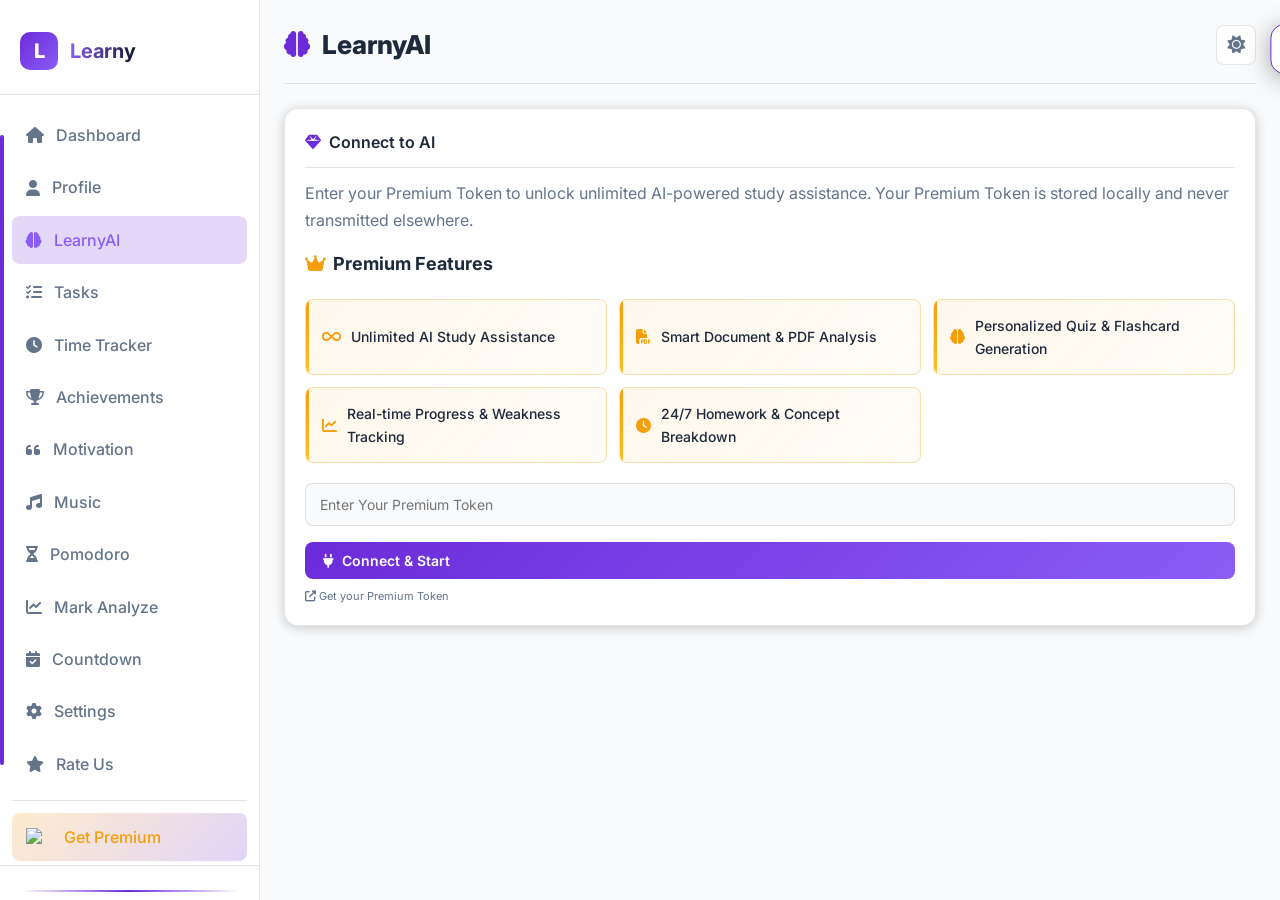
==== bot.html @ 56109128 "Add files via upload" ====
<!DOCTYPE html>
<html lang="en">
<head>
    <meta charset="UTF-8">
    <meta name="viewport" content="width=device-width, initial-scale=1.0, maximum-scale=1.0, user-scalable=no">
    <title>LearnyAI - AI Study Assistant</title>
    <link rel="stylesheet" href="style.css">
    <link rel="stylesheet" href="https://cdnjs.cloudflare.com/ajax/libs/font-awesome/6.4.0/css/all.min.css">
    <link href="https://fonts.googleapis.com/css2?family=Inter:wght@400;500;600;700;800&display=swap" rel="stylesheet">
    <style>
        .chat-container { height: calc(100vh - 150px); display: flex; flex-direction: column; }
        @media (max-width: 768px) { .chat-container { height: calc(100vh - 160px); } }
        .chat-messages { flex: 1; overflow-y: auto; padding: 16px; display: flex; flex-direction: column; gap: 12px; }
        .typing-dots { display: flex; gap: 4px; align-items: center; padding: 10px 0; }
        .typing-dot { width: 6px; height: 6px; background: var(--text-muted); border-radius: 50%; animation: bounce 1.4s infinite ease-in-out; }
        .typing-dot:nth-child(2) { animation-delay: 0.2s; }
        .typing-dot:nth-child(3) { animation-delay: 0.4s; }
        @keyframes bounce { 0%, 80%, 100% { transform: translateY(0); } 40% { transform: translateY(-6px); } }
        .message.bot p { margin: 4px 0; }
        .message code { background: var(--bg-dark); padding: 2px 6px; border-radius: 4px; font-size: 12px; font-family: monospace; }
        .message ul, .message ol { margin: 8px 0; padding-left: 20px; }
        .message li { margin-bottom: 4px; }
        #api-setup .card-header { margin-bottom: 12px; }
        .key-hint { font-size: 11px; color: var(--text-muted); margin-top: 8px; display: block; text-decoration: none; transition: color 0.2s; }
        .key-hint:hover { color: var(--primary-light); }
        
        /* Premium Features Tab Styles */
        .features-tab { 
            background: linear-gradient(135deg, rgba(16, 185, 129, 0.1), rgba(59, 130, 246, 0.1)); 
            border: 1px solid var(--border); 
            border-radius: var(--radius-md); 
            padding: 12px 16px; 
            margin: 12px 0;
            animation: slideDown 0.3s ease-out;
        }
        @keyframes slideDown {
            from { opacity: 0; transform: translateY(-10px); }
            to { opacity: 1; transform: translateY(0); }
        }
        .features-tab.hidden { 
            display: none; 
            animation: slideUp 0.3s ease-out;
        }
        @keyframes slideUp {
            from { opacity: 1; transform: translateY(0); }
            to { opacity: 0; transform: translateY(-10px); }
        }
        .features-title { 
            font-size: 13px; 
            font-weight: 600; 
            color: var(--success); 
            margin-bottom: 8px; 
            display: flex; 
            align-items: center; 
            gap: 6px; 
        }
        .features-list { 
            display: grid; 
            grid-template-columns: repeat(auto-fit, minmax(140px, 1fr)); 
            gap: 8px; 
            font-size: 11px; 
            color: var(--text-muted); 
        }
        .feature-item { 
            display: flex; 
            align-items: center; 
            gap: 6px; 
        }
        .feature-item i { 
            color: var(--primary); 
            font-size: 10px; 
        }
        .premium-badge { 
            background: linear-gradient(135deg, #f59e0b, #ec4899); 
            color: white; 
            padding: 2px 8px; 
            border-radius: 6px; 
            font-size: 9px; 
            font-weight: 700; 
            text-transform: uppercase; 
            letter-spacing: 0.5px;
            margin-left: 8px;
        }
        
        /* Developer Credit */
        .developer-credit {
            text-align: center;
            padding: 12px 0;
            font-size: 11px;
            color: var(--text-muted);
            border-top: 1px solid var(--border);
            margin-top: 16px;
        }
        .developer-credit a {
            color: var(--primary);
            text-decoration: none;
            font-weight: 500;
            transition: color 0.2s;
        }
        .developer-credit a:hover {
            color: var(--primary-light);
            text-decoration: underline;
        }
        
        /* Chat input area adjustments */
        #chat-input-area { 
            padding: 12px 16px; 
            background: var(--bg-card); 
            border-top: 1px solid var(--border); 
        }
        .chat-footer {
            display: flex; 
            justify-content: space-between; 
            align-items: center; 
            margin-top: 8px; 
            font-size: 11px; 
            color: var(--text-muted);
        }
        .clear-chat-btn {
            background: none; 
            border: none; 
            color: var(--danger); 
            cursor: pointer; 
            font-weight: 500; 
            font-size: 11px;
            display: flex;
            align-items: center;
            gap: 4px;
            transition: opacity 0.2s;
        }
        .clear-chat-btn:hover { opacity: 0.8; }

        /* ========================================
PREMIUM FEATURES - ENHANCED STYLING
======================================== */
.premium-features {
    display: grid;
    grid-template-columns: repeat(auto-fit, minmax(260px, 1fr));
    gap: 12px;
    margin: 20px 0;
    list-style: none;
    padding: 0;
}

.premium-feature {
    display: flex;
    align-items: center;
    gap: 10px;
    padding: 14px 16px;
    background: linear-gradient(135deg, rgba(245, 158, 11, 0.06) 0%, rgba(245, 158, 11, 0.02) 100%);
    border: 1px solid rgba(245, 158, 11, 0.25);
    border-radius: var(--radius-sm);
    color: var(--text-main);
    font-size: 14px;
    font-weight: 500;
    transition: all var(--transition);
    position: relative;
    overflow: hidden;
}

.premium-feature::before {
    content: '';
    position: absolute;
    top: 0;
    left: 0;
    width: 3px;
    height: 100%;
    background: linear-gradient(to bottom, var(--warning), #fbbf24);
    border-radius: 2px;
}

.premium-feature:hover {
    background: linear-gradient(135deg, rgba(245, 158, 11, 0.12) 0%, rgba(245, 158, 11, 0.04) 100%);
    border-color: var(--warning);
    transform: translateY(-2px);
    box-shadow: 0 4px 12px rgba(245, 158, 11, 0.15);
}

.premium-feature i {
    color: var(--warning);
    font-size: 15px;
    flex-shrink: 0;
}

.premium-heading {
    font-size: 18px;
    font-weight: 700;
    color: var(--text-main);
    margin-bottom: 8px;
    display: flex;
    align-items: center;
    gap: 8px;
}

.premium-heading .crown {
    color: var(--warning);
}

@media (max-width: 600px) {
    .premium-features {
        grid-template-columns: 1fr;
    }
}

body.light .premium-feature {
    background: linear-gradient(135deg, rgba(245, 158, 11, 0.08) 0%, rgba(245, 158, 11, 0.03) 100%);
    border-color: rgba(245, 158, 11, 0.3);
}
body.light .premium-feature:hover {
    background: linear-gradient(135deg, rgba(245, 158, 11, 0.15) 0%, rgba(245, 158, 11, 0.06) 100%);
}
    </style>
</head>
<body>
    <div class="overlay"></div>
    <div class="app-container">
        <!-- Sidebar -->
        <aside class="sidebar">
            <div class="sidebar-header">
                <div class="sidebar-logo">L</div>
                <div class="sidebar-title">Learny</div>
            </div>
            <ul class="nav-list">
                <li class="nav-item"><a href="index.html"><i class="fa fa-home"></i> Dashboard</a></li>
                <li class="nav-item"><a href="profile.html"><i class="fa fa-user"></i> Profile</a></li>
                <li class="nav-item active"><a href="bot.html"><i class="fa fa-brain"></i> LearnyAI</a></li>
               
                <li class="nav-item"><a href="tasks.html"><i class="fa fa-tasks"></i> Tasks</a></li>
                <li class="nav-item"><a href="time.html"><i class="fa fa-clock"></i> Time Tracker</a></li>
                <li class="nav-item"><a href="achievements.html"><i class="fa fa-trophy"></i> Achievements</a></li>
                <li class="nav-item"><a href="motivation.html"><i class="fa fa-quote-left"></i> Motivation</a></li>
                <li class="nav-item"><a href="music.html"><i class="fa fa-music"></i> Music</a></li>
                <li class="nav-item"><a href="pomodoro.html"><i class="fa fa-hourglass-half"></i> Pomodoro</a></li>
                <li class="nav-item"><a href="mark.html"><i class="fa fa-chart-line"></i> Mark Analyze</a></li>
                <li class="nav-item"><a href="countdown.html"><i class="fa fa-calendar-check"></i> Countdown</a></li>
                <li class="nav-item"><a href="settings.html"><i class="fa fa-cog"></i> Settings</a></li>
            <li class="nav-item"><a href="rate.html"><i class="fa fa-star"></i> Rate Us</a></li>
                    <li class="nav-item premium-nav-item" style="margin-top: 12px; padding-top: 12px; border-top: 1px solid var(--border);">
                        <a href="premium.html" class="premium-link" style="background: linear-gradient(135deg, rgba(245, 158, 11, 0.2), rgba(108, 43, 217, 0.2)); color: var(--warning); border-radius: 8px;">
                            <img src="https://i.postimg.cc/nrFwN8kn/gem.png" alt="Premium" style="width: 18px; height: 18px; margin-right: 8px;">
                            Get Premium
                        </a>
                    </li>
                </ul>
            </nav>
            <div class="sidebar-welcome">
                <div class="divider"></div>
                <p id="sidebar-username">Welcome, User!</p>
            </div>
        </aside>

        <main class="main-content">
            <header class="page-header">
                <div class="flex items-center gap-3">
                    <button class="hamburger"><i class="fa fa-bars"></i></button>
                    <h1 class="page-title"><i class="fa fa-brain"></i> LearnyAI</h1>
                </div>
                <div class="header-actions">
                    <button class="theme-toggle"><i class="fa fa-moon"></i></button>
                </div>
            </header>

            <!-- API Key Setup -->
            <div id="api-setup" class="card mb-3">
                <div class="card-header">
                    <h2 class="card-title"><i class="fa fa-gem"></i> Connect to AI</h2>
                </div>
                <p style="color: var(--text-muted); margin-bottom: 16px;">
                    Enter your Premium Token to unlock unlimited AI-powered study assistance. Your Premium Token is stored locally and never transmitted elsewhere.
                </p>
<h3 class="premium-heading"><i class="fas fa-crown crown"></i> Premium Features</h3>
<ul class="premium-features">
    <li class="premium-feature"><i class="fas fa-infinity"></i> Unlimited AI Study Assistance</li>
    <li class="premium-feature"><i class="fas fa-file-pdf"></i> Smart Document & PDF Analysis</li>
    <li class="premium-feature"><i class="fas fa-brain"></i> Personalized Quiz & Flashcard Generation</li>
    <li class="premium-feature"><i class="fas fa-chart-line"></i> Real-time Progress & Weakness Tracking</li>
    <li class="premium-feature"><i class="fas fa-clock"></i> 24/7 Homework & Concept Breakdown</li>
</ul>
                <div class="form-group">
                    <input type="password" id="api-key-input" class="form-control" placeholder="Enter Your Premium Token" autocomplete="off">
                </div>
                <button id="api-save-btn" class="btn btn-primary w-full">
                    <i class="fa fa-plug"></i> Connect & Start
                </button>
                <p id="api-error" style="color: var(--danger); margin-top: 8px; font-size: 13px; display: none;"></p>
                <a href="premium.html" target="_blank" class="key-hint">
                    <i class="fa fa-external-link-alt"></i> Get your Premium Token
                </a>
                
                
            </div>

            <!-- Chat Interface -->
            <div id="chat-wrapper" class="hidden">
                <div class="chat-container">
                    <div id="chat-messages" class="chat-messages"></div>
                    <div id="chat-input-area">
                        <div style="display: flex; gap: 8px;">
                            <input type="text" id="user-input" class="form-control" placeholder="Ask about concepts, schedules, or exam tips..." autocomplete="off">
                            <button id="send-btn" class="btn btn-primary" style="padding: 0 16px;">
                                <i class="fa fa-paper-plane"></i>
                            </button>
                        </div>
                        <div class="chat-footer">
                            <span>Powered by Dilakshana Rathnayake</span>
                            <button id="clear-chat" class="clear-chat-btn">
                                <i class="fa fa-trash"></i> Clear History
                            </button>
                        </div>
                    </div>
                </div>
                
                <!-- Developer Credit -->
                <div class="developer-credit">
                    Developed by <a href="contact.html">DC</a>
                </div>
            </div>
        </main>
    </div>

    <div id="notification-toast" class="notification">
        <i class="fa fa-bell"></i>
        <span></span>
    </div>

    <script src="script.js"></script>
    <script>
        document.addEventListener('DOMContentLoaded', () => {
            APP.init();

            const apiKeyInput = document.getElementById('api-key-input');
            const apiSaveBtn = document.getElementById('api-save-btn');
            const apiError = document.getElementById('api-error');
            const apiSetup = document.getElementById('api-setup');
            const chatWrapper = document.getElementById('chat-wrapper');
            const chatMessages = document.getElementById('chat-messages');
            const userInput = document.getElementById('user-input');
            const sendBtn = document.getElementById('send-btn');
            const clearChatBtn = document.getElementById('clear-chat');
            // ✅ Fixed: Use querySelector to prevent null reference error
            const premiumFeatures = document.querySelector('.premium-features');

            const STORAGE_KEY = 'learny_openrouter_key';
            const STORAGE_CHAT = 'learny_ai_chat_history';
            const ACTIVE_MODEL = 'openrouter/free';
            
            const FALLBACK_MODELS = [
                'nvidia/nemotron-3-nano-30b-a3b:free',
                'z-ai/glm-4.5-air:free',
                'arcee-ai/trinity-large-preview:free'
            ];

            const storedKey = localStorage.getItem(STORAGE_KEY);
            if (storedKey && storedKey.startsWith('sk-or-')) {
                showChatInterface();
            }

            apiSaveBtn.addEventListener('click', validateAndSaveKey);
            apiKeyInput.addEventListener('keypress', (e) => { if (e.key === 'Enter') validateAndSaveKey(); });
            sendBtn.addEventListener('click', sendMessage);
            userInput.addEventListener('keypress', (e) => { if (e.key === 'Enter' && !e.shiftKey) { e.preventDefault(); sendMessage(); } });
            clearChatBtn.addEventListener('click', clearChat);

            async function validateAndSaveKey() {
                const key = apiKeyInput.value.trim();
                if (!key) return showApiError('Please enter your API key.');
                if (!key.startsWith('sk-or-')) return showApiError('Invalid format. Must start with "sk-or-".');

                apiSaveBtn.innerHTML = '<i class="fa fa-spinner fa-spin"></i> Verifying...';
                apiSaveBtn.disabled = true;

                try {
                    const res = await fetch('https://openrouter.ai/api/v1/auth/key', {
                        headers: { 'Authorization': `Bearer ${key}` }
                    });
                    if (!res.ok) throw new Error('Key rejected or expired. Check your OpenRouter dashboard.');
                    
                    localStorage.setItem(STORAGE_KEY, key);
                    
                    // ✅ Safe toast notification (prevents Notification API construction errors)
                    try {
                        APP.showToast('Connected successfully! 🚀');
                    } catch (e) {
                        console.log('Toast notification skipped:', e);
                    }
                    
                    // ✅ Directly open chat interface (auto-hide removed)
                    showChatInterface();
                } catch (err) {
                    showApiError(err.message || 'Verification failed.');
                } finally {
                    apiSaveBtn.innerHTML = '<i class="fa fa-plug"></i> Connect & Start';
                    apiSaveBtn.disabled = false;
                }
            }

            function showApiError(msg) {
                apiError.textContent = msg;
                apiError.style.display = 'block';
                setTimeout(() => apiError.style.display = 'none', 5000);
            }

            function showChatInterface() {
                apiSetup.classList.add('hidden');
                chatWrapper.classList.remove('hidden');
                userInput.focus();
                loadHistory();
                if (chatMessages.children.length === 0) {
                    addMessage('bot', "Hello! I'm **LearnyAI**, your personal study assistant. 📚\nAsk me to explain concepts, create study schedules, quiz you, or break down difficult topics. How can I help you today?");
                }
            }

            function addMessage(role, text) {
                const div = document.createElement('div');
                div.className = `message ${role}`;
                div.innerHTML = formatMarkdown(text);
                chatMessages.appendChild(div);
                chatMessages.scrollTop = chatMessages.scrollHeight;
            }

            function addTypingIndicator() {
                const div = document.createElement('div');
                div.className = 'message bot';
                div.innerHTML = '<div class="typing-dots"><div class="typing-dot"></div><div class="typing-dot"></div><div class="typing-dot"></div></div>';
                div.id = 'typing-indicator';
                chatMessages.appendChild(div);
                chatMessages.scrollTop = chatMessages.scrollHeight;
            }

            function removeTypingIndicator() {
                const el = document.getElementById('typing-indicator');
                if (el) el.remove();
            }

            async function sendMessage() {
                const text = userInput.value.trim();
                if (!text) return;

                addMessage('user', text);
                userInput.value = '';
                addTypingIndicator();

                const history = JSON.parse(localStorage.getItem(STORAGE_CHAT) || '[]');
                history.push({ role: 'user', content: text });
                localStorage.setItem(STORAGE_CHAT, JSON.stringify(history.slice(-12)));

                try {
                    let res = await callOpenRouter(ACTIVE_MODEL, history);
                    
                    if (!res.ok) {
                        for (const fallback of FALLBACK_MODELS) {
                            res = await callOpenRouter(fallback, history);
                            if (res.ok) break;
                        }
                    }

                    if (!res.ok) {
                        const errData = await res.json().catch(() => ({}));
                        throw new Error(errData.error?.message || `API Error: ${res.status}`);
                    }

                    const data = await res.json();
                    const reply = data.choices?.[0]?.message?.content || 'Sorry, I couldn\'t generate a response.';
                    removeTypingIndicator();
                    addMessage('bot', reply);

                    history.push({ role: 'assistant', content: reply });
                    localStorage.setItem(STORAGE_CHAT, JSON.stringify(history.slice(-12)));
                } catch (err) {
                    removeTypingIndicator();
                    let msg = `⚠️ ${err.message}`;
                    if (err.message.includes('model_not_found') || err.message.includes('No endpoints')) {
                        msg = "⚠️ AI service temporarily busy. Please try again in 30 seconds.";
                    }
                    addMessage('bot', msg);
                    if (err.message.includes('401') || err.message.includes('Invalid')) {
                        localStorage.removeItem(STORAGE_KEY);
                        setTimeout(() => location.reload(), 2000);
                    }
                }
            }

            async function callOpenRouter(model, history) {
                return await fetch('https://openrouter.ai/api/v1/chat/completions', {
                    method: 'POST',
                    headers: {
                        'Authorization': `Bearer ${localStorage.getItem(STORAGE_KEY)}`,
                        'Content-Type': 'application/json',
                        'HTTP-Referer': window.location.href,
                        'X-Title': 'LearnyAI'
                    },
                    body: JSON.stringify({
                        model: model,
                        messages: [
                            { role: 'system', content: "You are LearnAI, a professional, encouraging, and accurate study assistant for students. Provide clear, structured, and concise answers. Use markdown formatting. If unsure, say so. Keep an educational tone. Focus on helping users understand concepts, plan study sessions, and prepare for exams." },
                            ...history
                        ],
                        max_tokens: 900,
                        temperature: 0.7
                    })
                });
            }

            function clearChat() {
                if (!confirm('Clear all chat history? This cannot be undone.')) return;
                localStorage.removeItem(STORAGE_CHAT);
                chatMessages.innerHTML = '';
                addMessage('bot', "Chat history cleared. Ready for a fresh study session! 📖");
            }

            function loadHistory() {
                const history = JSON.parse(localStorage.getItem(STORAGE_CHAT) || '[]');
                history.forEach(msg => {
                    if (msg.role === 'system') return;
                    addMessage(msg.role === 'assistant' ? 'bot' : msg.role, msg.content);
                });
            }

            function formatMarkdown(text) {
                if (!text) return '';
                return text
                    .replace(/&/g, '&amp;').replace(/</g, '&lt;').replace(/>/g, '&gt;')
                    .replace(/\*\*(.+?)\*\*/g, '<strong>$1</strong>')
                    .replace(/\*(.+?)\*/g, '<em>$1</em>')
                    .replace(/`([^`]+)`/g, '<code>$1</code>')
                    .replace(/^\s*-\s+(.+)$/gm, '<li>$1</li>')
                    .replace(/(<li>.*<\/li>\n?)+/g, '<ul>$&</ul>')
                    .replace(/\n/g, '<br>');
            }
        });
    </script>
</body>
</html>
---- style.css ----
:root {
  --primary: #6c2bd9;
  --primary-light: #8b5cf6;
  --primary-dark: #5b21b6;
  --secondary: #f59e0b;
  --bg-dark: #0f0f1a;
  --bg-card: #1a1a2e;
  --bg-card-hover: #22223a;
  --text-main: #e2e8f0;
  --text-muted: #94a3b8;
  --text-bright: #ffffff;
  --success: #10b981;
  --danger: #ef4444;
  --warning: #f59e0b;
  --info: #3b82f6;
  --border: rgba(255, 255, 255, 0.08);
  --chart-grid: rgba(255, 255, 255, 0.05);
  --chart-label: #94a3b8;
  --shadow: 0 4px 24px rgba(0, 0, 0, 0.35);
  --shadow-sm: 0 2px 12px rgba(0, 0, 0, 0.2);
  --radius: 14px;
  --radius-sm: 8px;
  --transition: 0.3s cubic-bezier(0.4, 0, 0.2, 1);
}

* {
  margin: 0;
  padding: 0;
  box-sizing: border-box;
  font-family: 'Inter', 'Segoe UI', Tahoma, Geneva, Verdana, sans-serif;
}

html {
  scroll-behavior: smooth;
}

body {
  background: var(--bg-dark);
  color: var(--text-main);
  line-height: 1.65;
  overflow-x: hidden;
  transition: background var(--transition), color var(--transition);
}

a, .btn {
  text-decoration: none !important;
}

a:hover {
  opacity: 0.9;
}

/* ========================================
   SCROLLBAR - NEUTRAL BG COLOR
   ======================================== */
::-webkit-scrollbar {
  width: 8px;
}

::-webkit-scrollbar-track {
  background: var(--bg-dark);
}

::-webkit-scrollbar-thumb {
  background: var(--bg-card-hover);
  border-radius: 8px;
}

::-webkit-scrollbar-thumb:hover {
  background: var(--primary);
}

* {
  scrollbar-width: thin;
  scrollbar-color: var(--bg-card-hover) var(--bg-dark);
}

::selection {
  background: var(--primary);
  color: #fff;
}

.app-container {
  display: flex;
  min-height: 100vh;
}

.sidebar {
  position: fixed;
  top: 0;
  left: 0;
  width: 260px;
  height: 100vh;
  background: var(--bg-card);
  border-right: 1px solid var(--border);
  padding: 16px 0;
  overflow-y: auto;
  z-index: 1000;
  transition: transform var(--transition), background var(--transition);
}

.sidebar-header {
  padding: 16px 20px 24px;
  display: flex;
  align-items: center;
  gap: 12px;
  border-bottom: 1px solid var(--border);
  margin-bottom: 16px;
}

.sidebar-logo {
  width: 38px;
  height: 38px;
  border-radius: 10px;
  background: linear-gradient(135deg, var(--primary), var(--primary-light));
  display: flex;
  align-items: center;
  justify-content: center;
  font-weight: 800;
  font-size: 20px;
  color: #fff;
}

.sidebar-title {
  font-size: 20px;
  font-weight: 700;
  background: linear-gradient(to right, var(--primary-light), var(--text-bright));
  -webkit-background-clip: text;
  -webkit-text-fill-color: transparent;
  background-clip: text;
}

.nav-list {
  list-style: none;
  padding: 0 12px;
}

.nav-item a {
  display: flex;
  align-items: center;
  gap: 12px;
  padding: 11px 14px;
  border-radius: var(--radius-sm);
  color: var(--text-muted);
  text-decoration: none;
  transition: all var(--transition);
  margin-bottom: 4px;
  font-weight: 500;
}

.nav-item a:hover,
.nav-item.active a {
  background: rgba(108, 43, 217, 0.18);
  color: var(--primary-light);
}

.nav-item.active a::before {
  content: '';
  position: absolute;
  left: 0;
  top: 50%;
  transform: translateY(-50%);
  width: 4px;
  height: 70%;
  background: var(--primary);
  border-radius: 2px;
}

.sidebar-welcome {
  margin-top: auto;
  padding: 24px 20px 16px;
  border-top: 1px solid var(--border);
  text-align: center;
}

.sidebar-welcome p {
  color: var(--text-muted);
  font-size: 13px;
  margin-bottom: 8px;
}

.sidebar-welcome .welcome-text {
  font-size: 18px;
  font-weight: 700;
  color: var(--primary-light);
  margin-bottom: 12px;
}

.sidebar-welcome .divider {
  height: 2px;
  background: linear-gradient(to right, transparent, var(--primary), transparent);
  margin-bottom: 10px;
}

.main-content {
  flex: 1;
  margin-left: 260px;
  padding: 24px;
  min-height: 100vh;
  display: flex;
  flex-direction: column;
  transition: margin var(--transition);
}

.page-header {
  display: flex;
  justify-content: space-between;
  align-items: center;
  margin-bottom: 24px;
  padding-bottom: 16px;
  border-bottom: 1px solid var(--border);
}

.page-title {
  font-size: 26px;
  font-weight: 800;
  display: flex;
  align-items: center;
  gap: 12px;
}

.page-title i {
  color: var(--primary);
}

.hamburger {
  display: none;
  font-size: 24px;
  background: none;
  border: none;
  color: var(--text-main);
  cursor: pointer;
  padding: 8px;
  border-radius: var(--radius-sm);
  transition: background var(--transition);
}

.hamburger:hover {
  background: var(--bg-card);
}

.header-actions {
  display: flex;
  gap: 12px;
  align-items: center;
}

.theme-toggle,
.notif-btn {
  background: var(--bg-card);
  border: 1px solid var(--border);
  color: var(--text-muted);
  width: 40px;
  height: 40px;
  border-radius: var(--radius-sm);
  cursor: pointer;
  transition: all var(--transition);
  display: flex;
  align-items: center;
  justify-content: center;
  font-size: 18px;
}

.theme-toggle:hover,
.notif-btn:hover {
  background: var(--primary);
  color: #fff;
  border-color: var(--primary);
}

.card {
  background: var(--bg-card);
  border-radius: var(--radius);
  padding: 20px;
  border: 1px solid var(--border);
  box-shadow: var(--shadow-sm);
  transition: all var(--transition);
}

.card:hover {
  box-shadow: var(--shadow);
  transform: translateY(-2px);
}

.card-header {
  display: flex;
  align-items: center;
  justify-content: space-between;
  margin-bottom: 16px;
  padding-bottom: 12px;
  border-bottom: 1px solid var(--border);
}

.card-title {
  font-size: 16px;
  font-weight: 600;
  display: flex;
  align-items: center;
  gap: 8px;
}

.card-title i {
  color: var(--primary);
}

.stats-grid {
  display: grid;
  grid-template-columns: repeat(auto-fit, minmax(220px, 1fr));
  gap: 16px;
  margin-bottom: 24px;
}

.stat-card {
  background: linear-gradient(135deg, var(--bg-card) 0%, rgba(108, 43, 217, 0.05) 100%);
  border-radius: var(--radius);
  padding: 20px;
  border: 1px solid var(--border);
  display: flex;
  align-items: center;
  gap: 16px;
  transition: all var(--transition);
}

.stat-card:hover {
  transform: translateY(-4px);
  box-shadow: var(--shadow);
  border-color: var(--primary);
}

.stat-icon {
  width: 50px;
  height: 50px;
  border-radius: 12px;
  display: flex;
  align-items: center;
  justify-content: center;
  font-size: 22px;
  flex-shrink: 0;
}

.stat-icon.purple {
  background: rgba(108, 43, 217, 0.2);
  color: var(--primary-light);
}

.stat-icon.green {
  background: rgba(16, 185, 129, 0.2);
  color: var(--success);
}

.stat-icon.orange {
  background: rgba(245, 158, 11, 0.2);
  color: var(--warning);
}

.stat-icon.blue {
  background: rgba(59, 130, 246, 0.2);
  color: var(--info);
}

.stat-icon.red {
  background: rgba(239, 68, 68, 0.2);
  color: var(--danger);
}

.stat-info h3 {
  font-size: 28px;
  font-weight: 800;
  margin-bottom: 4px;
  line-height: 1;
}

.stat-info p {
  color: var(--text-muted);
  font-size: 13px;
  font-weight: 500;
}

.grid-2 {
  display: grid;
  grid-template-columns: 2fr 1fr;
  gap: 20px;
  margin-bottom: 24px;
}

.grid-equal {
  display: grid;
  grid-template-columns: repeat(auto-fit, minmax(300px, 1fr));
  gap: 20px;
  margin-bottom: 24px;
}

.btn {
  padding: 10px 18px;
  border-radius: var(--radius-sm);
  border: none;
  cursor: pointer;
  font-weight: 600;
  font-size: 14px;
  display: inline-flex;
  align-items: center;
  gap: 8px;
  transition: all var(--transition);
}

.btn-primary {
  background: linear-gradient(135deg, var(--primary), var(--primary-light));
  color: #fff;
}

.btn-primary:hover {
  opacity: 0.9;
  transform: translateY(-1px);
  box-shadow: 0 4px 16px rgba(108, 43, 217, 0.4);
}

.btn-secondary {
  background: var(--bg-card-hover);
  color: var(--text-main);
  border: 1px solid var(--border);
}

.btn-secondary:hover {
  background: var(--bg-dark);
  border-color: var(--primary);
  color: var(--primary-light);
}

.btn-success {
  background: var(--success);
  color: #fff;
}

.btn-danger {
  background: var(--danger);
  color: #fff;
}

.btn-warning {
  background: var(--warning);
  color: #000;
}

.btn-info {
  background: var(--info);
  color: #fff;
}

.btn-sm {
  padding: 6px 12px;
  font-size: 12px;
  border-radius: 6px;
}

.btn-lg {
  padding: 14px 24px;
  font-size: 16px;
  border-radius: 12px;
}

.form-group {
  margin-bottom: 16px;
}

.form-group label {
  display: block;
  margin-bottom: 6px;
  font-weight: 500;
  font-size: 14px;
  color: var(--text-muted);
}

.form-control {
  width: 100%;
  padding: 12px 14px;
  background: var(--bg-dark);
  border: 1px solid var(--border);
  border-radius: var(--radius-sm);
  color: var(--text-main);
  font-size: 14px;
  transition: border-color var(--transition), box-shadow var(--transition);
}

.form-control:focus {
  outline: none;
  border-color: var(--primary);
  box-shadow: 0 0 0 3px rgba(108, 43, 217, 0.25);
}

select.form-control {
  appearance: none;
  background-image: url("data:image/svg+xml,%3Csvg xmlns='http://www.w3.org/2000/svg' width='12' height='12' viewBox='0 0 12 12'%3E%3Cpath fill='%2394a3b8' d='M6 8L1 3h10z'/%3E%3C/svg%3E");
  background-repeat: no-repeat;
  background-position: right 12px center;
}

.task-list {
  max-height: 320px;
  overflow-y: auto;
}

.task-item {
  display: flex;
  align-items: center;
  gap: 12px;
  padding: 12px;
  background: var(--bg-dark);
  border-radius: var(--radius-sm);
  margin-bottom: 8px;
  border: 1px solid var(--border);
  transition: all var(--transition);
  animation: fadeIn 0.3s ease;
}

.task-item:hover {
  border-color: var(--primary);
}

.task-item.done {
  opacity: 0.5;
  text-decoration: line-through;
}

.task-check {
  width: 20px;
  height: 20px;
  border-radius: 50%;
  border: 2px solid var(--primary);
  cursor: pointer;
  display: flex;
  align-items: center;
  justify-content: center;
  transition: all var(--transition);
  flex-shrink: 0;
}

.task-check.checked {
  background: var(--primary);
  color: #fff;
}

.task-text {
  flex: 1;
  font-size: 14px;
}

.task-time {
  color: var(--warning);
  font-size: 12px;
  font-weight: 600;
  display: flex;
  align-items: center;
  gap: 4px;
}

.task-delete {
  background: none;
  border: none;
  color: var(--danger);
  cursor: pointer;
  font-size: 16px;
  opacity: 0.5;
  transition: opacity var(--transition);
}

.task-delete:hover {
  opacity: 1;
}

.progress-container {
  background: var(--bg-dark);
  border-radius: 12px;
  height: 14px;
  overflow: hidden;
  margin-top: 8px;
}

.progress-bar {
  height: 100%;
  background: linear-gradient(90deg, var(--primary), var(--primary-light));
  border-radius: 12px;
  transition: width 0.5s cubic-bezier(0.4, 0, 0.2, 1);
}

.table-responsive {
  overflow-x: auto;
}

.data-table {
  width: 100%;
  border-collapse: collapse;
}

.data-table th,
.data-table td {
  padding: 12px 16px;
  text-align: left;
  border-bottom: 1px solid var(--border);
  font-size: 14px;
}

.data-table th {
  color: var(--text-muted);
  font-weight: 600;
  background: var(--bg-dark);
}

.data-table tr:hover td {
  background: var(--bg-card-hover);
}

.chart-container {
  width: 100%;
  height: 280px;
  position: relative;
  background: linear-gradient(145deg, var(--bg-dark), var(--bg-card));
  border-radius: var(--radius);
  padding: 16px;
  border: 1px solid var(--border);
  box-shadow: var(--shadow-sm);
}

.chart-canvas {
  width: 100% !important;
  height: 100% !important;
}

.calendar-grid {
  display: grid;
  grid-template-columns: repeat(7, 1fr);
  gap: 6px;
}

.cal-day {
  aspect-ratio: 1;
  display: flex;
  flex-direction: column;
  align-items: center;
  justify-content: center;
  border-radius: 8px;
  font-size: 12px;
  cursor: pointer;
  transition: all var(--transition);
  background: var(--bg-dark);
  color: var(--text-muted);
  font-weight: 500;
  padding: 4px;
}

.cal-date-num {
  font-weight: 700;
  font-size: 14px;
  line-height: 1;
}

.cal-hours {
  font-size: 10px;
  font-weight: 600;
  margin-top: 2px;
  color: var(--primary-light);
}

.cal-day:hover {
  background: var(--primary);
  color: #fff;
}

.cal-day.has-data {
  background: rgba(108, 43, 217, 0.3);
  color: var(--text-main);
  border: 1px solid var(--primary);
}

.cal-day.today {
  background: var(--primary);
  color: #fff;
}

.cal-day.today .cal-hours {
  color: #fff !important;
}

.cal-header {
  font-weight: 600;
  color: var(--text-muted);
  font-size: 12px;
  text-align: center;
  padding: 8px 0;
}

.pomodoro-display {
  font-size: 72px;
  font-weight: 900;
  text-align: center;
  padding: 32px;
  background: var(--bg-dark);
  border-radius: 24px;
  margin-bottom: 24px;
  font-variant-numeric: tabular-nums;
  letter-spacing: 2px;
  position: relative;
  overflow: hidden;
}

.pomodoro-display::before {
  content: '';
  position: absolute;
  inset: 0;
  background: radial-gradient(circle, rgba(108, 43, 217, 0.1) 0%, transparent 70%);
}

.pomodoro-status {
  text-align: center;
  font-size: 16px;
  color: var(--text-muted);
  margin-bottom: 16px;
  font-weight: 500;
  text-transform: uppercase;
  letter-spacing: 1px;
}

.pomodoro-controls {
  display: flex;
  justify-content: center;
  gap: 12px;
  margin-bottom: 24px;
}

.session-count {
  text-align: center;
  display: flex;
  align-items: center;
  justify-content: center;
  gap: 8px;
  padding: 12px;
  background: var(--bg-dark);
  border-radius: var(--radius-sm);
  font-weight: 600;
}

.session-count i {
  color: var(--warning);
}

.music-player {
  background: linear-gradient(135deg, var(--bg-card) 0%, rgba(108, 43, 217, 0.1) 100%);
  border-radius: var(--radius);
  padding: 24px;
  text-align: center;
  border: 1px solid var(--border);
}

.album-art {
  width: 160px;
  height: 160px;
  border-radius: 24px;
  background: linear-gradient(135deg, var(--primary), var(--primary-light));
  margin: 0 auto 16px;
  display: flex;
  align-items: center;
  justify-content: center;
  font-size: 48px;
  color: #fff;
  animation: pulse 2s infinite;
}

.player-controls {
  display: flex;
  align-items: center;
  justify-content: center;
  gap: 16px;
  margin: 16px 0;
}

.player-btn {
  width: 48px;
  height: 48px;
  border-radius: 50%;
  background: var(--bg-dark);
  border: 1px solid var(--border);
  color: var(--text-main);
  display: flex;
  align-items: center;
  justify-content: center;
  cursor: pointer;
  transition: all var(--transition);
  font-size: 18px;
}

.player-btn:hover {
  background: var(--primary);
  color: #fff;
  transform: scale(1.05);
}

.player-btn.play-btn {
  width: 64px;
  height: 64px;
  font-size: 24px;
}

.progress-seek {
  width: 100%;
  height: 6px;
  background: var(--bg-dark);
  border-radius: 3px;
  cursor: pointer;
  margin: 12px 0;
  position: relative;
}

.progress-fill {
  height: 100%;
  background: var(--primary);
  border-radius: 3px;
  width: 0;
  transition: width 0.1s linear;
}

.time-display {
  display: flex;
  justify-content: space-between;
  font-size: 12px;
  color: var(--text-muted);
  margin-bottom: 8px;
}

.playlist-item {
  display: flex;
  align-items: center;
  gap: 12px;
  padding: 12px;
  background: var(--bg-dark);
  border-radius: var(--radius-sm);
  margin-bottom: 8px;
  cursor: pointer;
  transition: all var(--transition);
  border: 1px solid transparent;
}

.playlist-item:hover,
.playlist-item.active {
  border-color: var(--primary);
  background: rgba(108, 43, 217, 0.1);
}

.playlist-item.active {
  background: rgba(108, 43, 217, 0.2);
}

.playlist-num {
  width: 28px;
  height: 28px;
  border-radius: 50%;
  background: var(--primary);
  color: #fff;
  display: flex;
  align-items: center;
  justify-content: center;
  font-size: 12px;
  font-weight: 700;
}

.playlist-info {
  flex: 1;
}

.playlist-name {
  font-weight: 600;
  font-size: 14px;
}

.playlist-duration {
  font-size: 12px;
  color: var(--text-muted);
}

.badge-container {
  display: flex;
  gap: 16px;
  justify-content: center;
  flex-wrap: wrap;
}

.badge {
  width: 120px;
  height: 140px;
  background: var(--bg-dark);
  border-radius: 16px;
  display: flex;
  flex-direction: column;
  align-items: center;
  justify-content: center;
  gap: 8px;
  border: 2px solid var(--border);
  transition: all var(--transition);
  position: relative;
  overflow: hidden;
}

.badge.earned {
  border-color: var(--primary);
  animation: badgeEarn 0.6s cubic-bezier(0.4, 0, 0.2, 1);
}

.badge.bronze {
  border-color: #cd7f32;
}

.badge.silver {
  border-color: #c0c0c0;
}

.badge.golden {
  border-color: #ffd700;
}

.badge-icon {
  font-size: 40px;
}

.badge.bronze .badge-icon {
  color: #cd7f32;
}

.badge.silver .badge-icon {
  color: #c0c0c0;
}

.badge.golden .badge-icon {
  color: #ffd700;
}

.badge-name {
  font-size: 14px;
  font-weight: 700;
}

.badge-desc {
  font-size: 11px;
  color: var(--text-muted);
  text-align: center;
}

.motivation-grid {
  display: grid;
  grid-template-columns: repeat(auto-fill, minmax(320px, 1fr));
  gap: 20px;
  padding-bottom: 24px;
}

.quote-card {
  background: var(--bg-card);
  border: 1px solid var(--border);
  border-radius: var(--radius);
  padding: 28px 24px;
  text-align: center;
  position: relative;
  overflow: hidden;
  transition: all var(--transition);
  box-shadow: var(--shadow-sm);
}

.quote-card:hover {
  transform: translateY(-6px);
  box-shadow: var(--shadow);
  border-color: var(--primary);
}

.quote-card::before {
  content: '';
  position: absolute;
  top: 0;
  left: 0;
  right: 0;
  height: 4px;
  background: linear-gradient(90deg, var(--primary), var(--primary-light));
}

.quote-text {
  font-size: 18px;
  font-style: italic;
  line-height: 1.6;
  margin-bottom: 16px;
  color: var(--text-main);
  position: relative;
}

.quote-text::before {
  content: '\201C';
  font-size: 48px;
  color: var(--primary);
  opacity: 0.3;
  position: absolute;
  top: -24px;
  left: -12px;
  font-family: serif;
}

.quote-author {
  color: var(--primary-light);
  font-weight: 600;
  font-size: 14px;
  margin-bottom: 14px;
}

.quote-sinhala {
  font-size: 15px;
  color: var(--text-muted);
  line-height: 1.6;
  margin-bottom: 16px;
  opacity: 0;
  max-height: 0;
  overflow: hidden;
  transition: all 0.4s cubic-bezier(0.4, 0, 0.2, 1);
  background: rgba(108, 43, 217, 0.05);
  padding: 0 12px;
  border-radius: var(--radius-sm);
}

.quote-sinhala.show {
  opacity: 1;
  max-height: 300px;
  padding: 12px;
  margin-top: 8px;
  margin-bottom: 12px;
}

.translate-btn {
  margin-top: 4px;
  background: transparent;
  border: 1px solid var(--border);
  color: var(--text-muted);
  padding: 7px 16px;
  border-radius: 20px;
  cursor: pointer;
  font-size: 12px;
  transition: all var(--transition);
  display: inline-flex;
  align-items: center;
  gap: 6px;
}

.translate-btn:hover {
  background: var(--primary);
  color: #fff;
  border-color: var(--primary);
}

.fade-in-anim {
  animation: fadeInQuote 0.5s ease forwards;
  opacity: 0;
}

@keyframes fadeInQuote {
  from {
    opacity: 0;
    transform: translateY(15px);
  }
  to {
    opacity: 1;
    transform: translateY(0);
  }
}

.countdown-display {
  display: grid;
  grid-template-columns: repeat(4, 1fr);
  gap: 12px;
  margin: 24px 0;
}

.countdown-box {
  background: var(--bg-dark);
  border-radius: 16px;
  padding: 20px;
  text-align: center;
  border: 1px solid var(--border);
}

.countdown-value {
  font-size: 36px;
  font-weight: 800;
  background: linear-gradient(135deg, var(--primary), var(--primary-light));
  -webkit-background-clip: text;
  -webkit-text-fill-color: transparent;
  background-clip: text;
  line-height: 1.1;
}

.countdown-label {
  font-size: 12px;
  color: var(--text-muted);
  text-transform: uppercase;
  letter-spacing: 1px;
  margin-top: 6px;
}

.paper-link {
  display: flex;
  align-items: center;
  gap: 16px;
  padding: 20px;
  background: var(--bg-dark);
  border-radius: var(--radius);
  border: 1px solid var(--border);
  text-decoration: none;
  color: var(--text-main);
  transition: all var(--transition);
  margin-bottom: 12px;
}

.paper-link:hover {
  border-color: var(--primary);
  transform: translateY(-3px);
  box-shadow: var(--shadow);
}

.paper-icon {
  width: 56px;
  height: 56px;
  border-radius: 14px;
  background: rgba(59, 130, 246, 0.2);
  display: flex;
  align-items: center;
  justify-content: center;
  font-size: 24px;
  color: var(--info);
}

.paper-info h3 {
  font-size: 16px;
  margin-bottom: 4px;
}

.paper-info p {
  font-size: 13px;
  color: var(--text-muted);
}

.theme-grid {
  display: grid;
  grid-template-columns: repeat(5, 1fr);
  gap: 12px;
  margin: 16px 0;
}

.theme-option {
  padding: 12px;
  border-radius: 12px;
  border: 2px solid var(--border);
  background: var(--bg-dark);
  cursor: pointer;
  transition: all var(--transition);
  text-align: center;
}

.theme-option.active {
  border-color: var(--primary);
  background: rgba(108, 43, 217, 0.2);
}

.theme-preview {
  width: 28px;
  height: 28px;
  border-radius: 50%;
  margin: 0 auto 6px;
}

.theme-name {
  font-size: 11px;
  font-weight: 600;
  color: var(--text-muted);
}

.contact-card {
  display: flex;
  gap: 20px;
  align-items: flex-start;
  padding: 24px;
  background: var(--bg-dark);
  border-radius: var(--radius);
  border: 1px solid var(--border);
  margin-bottom: 16px;
}

.contact-avatar {
  width: 80px;
  height: 80px;
  border-radius: 50%;
  background: linear-gradient(135deg, var(--primary), var(--primary-light));
  display: flex;
  align-items: center;
  justify-content: center;
  font-size: 32px;
  color: #fff;
  flex-shrink: 0;
}

.social-links {
  display: flex;
  gap: 12px;
  margin-top: 12px;
}

.social-link {
  width: 40px;
  height: 40px;
  border-radius: 10px;
  background: var(--bg-card);
  border: 1px solid var(--border);
  display: flex;
  align-items: center;
  justify-content: center;
  color: var(--text-muted);
  text-decoration: none;
  transition: all var(--transition);
}

.social-link:hover {
  background: var(--primary);
  color: #fff;
  border-color: var(--primary);
  transform: translateY(-2px);
}

.stars-container {
  display: flex;
  gap: 12px;
  justify-content: center;
  margin: 24px 0;
}

.star-btn {
  background: none;
  border: none;
  color: var(--text-muted);
  font-size: 36px;
  cursor: pointer;
  transition: all var(--transition);
  padding: 4px;
}

.star-btn:hover,
.star-btn.active {
  color: var(--warning);
  transform: scale(1.2);
}

.faq-item {
  background: var(--bg-dark);
  border-radius: var(--radius-sm);
  margin-bottom: 8px;
  border: 1px solid var(--border);
  overflow: hidden;
}

.faq-question {
  padding: 16px 20px;
  display: flex;
  align-items: center;
  justify-content: space-between;
  cursor: pointer;
  font-weight: 600;
  transition: background var(--transition);
}

.faq-question:hover {
  background: var(--bg-card-hover);
}

.faq-answer {
  max-height: 0;
  overflow: hidden;
  transition: max-height 0.3s cubic-bezier(0.4, 0, 0.2, 1), padding 0.3s;
  padding: 0 20px;
  color: var(--text-muted);
  font-size: 14px;
  line-height: 1.7;
}

.faq-item.open .faq-answer {
  max-height: 200px;
  padding: 0 20px 16px;
}

.faq-item.open .faq-toggle {
  transform: rotate(180deg);
}

.chat-container {
  height: 500px;
  display: flex;
  flex-direction: column;
  background: var(--bg-dark);
  border-radius: var(--radius);
  border: 1px solid var(--border);
  overflow: hidden;
}

.chat-messages {
  flex: 1;
  overflow-y: auto;
  padding: 20px;
  display: flex;
  flex-direction: column;
  gap: 12px;
}

.message {
  max-width: 80%;
  padding: 12px 16px;
  border-radius: 16px;
  font-size: 14px;
  line-height: 1.5;
  animation: messageSlide 0.3s ease;
}

.message.bot {
  background: var(--bg-card);
  align-self: flex-start;
  border-bottom-left-radius: 4px;
}

.message.user {
  background: var(--primary);
  align-self: flex-end;
  border-bottom-right-radius: 4px;
  color: #ffffff !important;
}

.chat-options {
  padding: 16px 20px;
  background: var(--bg-card);
  border-top: 1px solid var(--border);
  display: flex;
  flex-direction: column;
  gap: 8px;
}

.chat-option-btn {
  padding: 10px 16px;
  background: var(--bg-dark);
  border: 1px solid var(--border);
  border-radius: var(--radius-sm);
  color: var(--text-main);
  cursor: pointer;
  text-align: left;
  transition: all var(--transition);
  font-size: 13px;
}

.chat-option-btn:hover {
  background: var(--primary);
  border-color: var(--primary);
}

.site-footer {
  margin-top: auto;
  padding: 24px;
  text-align: center;
  color: var(--text-muted);
  font-size: 13px;
  border-top: 1px solid var(--border);
}

.site-footer a {
  color: var(--primary-light);
  text-decoration: none;
  font-weight: 600;
}

.site-footer a:hover {
  text-decoration: underline;
}

.notification {
  position: fixed;
  top: 24px;
  right: 24px;
  padding: 14px 20px;
  background: var(--bg-card);
  border: 1px solid var(--primary);
  border-radius: var(--radius);
  box-shadow: var(--shadow);
  z-index: 9999;
  display: flex;
  align-items: center;
  gap: 12px;
  transform: translateX(120%);
  transition: transform 0.3s cubic-bezier(0.4, 0, 0.2, 1);
}

.notification.show {
  transform: translateX(0);
}

.notification i {
  color: var(--primary);
  font-size: 20px;
}

.confetti {
  position: fixed;
  top: 0;
  left: 0;
  width: 100%;
  height: 100%;
  pointer-events: none;
  z-index: 9999;
}

.overlay {
  position: fixed;
  inset: 0;
  background: rgba(0, 0, 0, 0.6);
  z-index: 999;
  display: none;
}

.overlay.show {
  display: block;
}

.modal {
  position: fixed;
  top: 50%;
  left: 50%;
  transform: translate(-50%, -50%) scale(0.9);
  background: var(--bg-card);
  border-radius: var(--radius);
  padding: 24px;
  z-index: 1000;
  min-width: 300px;
  max-width: 500px;
  width: 90%;
  opacity: 0;
  transition: all var(--transition);
  border: 1px solid var(--border);
  box-shadow: var(--shadow);
}

.modal.show {
  opacity: 1;
  transform: translate(-50%, -50%) scale(1);
}

@keyframes fadeIn {
  from {
    opacity: 0;
    transform: translateY(10px);
  }
  to {
    opacity: 1;
    transform: translateY(0);
  }
}

@keyframes slideIn {
  from {
    opacity: 0;
    transform: translateX(-20px);
  }
  to {
    opacity: 1;
    transform: translateX(0);
  }
}

@keyframes messageSlide {
  from {
    opacity: 0;
    transform: translateY(8px);
  }
  to {
    opacity: 1;
    transform: translateY(0);
  }
}

@keyframes badgeEarn {
  0% {
    transform: scale(0.5);
    opacity: 0;
  }
  60% {
    transform: scale(1.1);
  }
  100% {
    transform: scale(1);
    opacity: 1;
  }
}

@keyframes pulse {
  0%,
  100% {
    transform: scale(1);
  }
  50% {
    transform: scale(1.03);
  }
}

@keyframes spin {
  to {
    transform: rotate(360deg);
  }
}

@keyframes progress {
  from {
    width: 0;
  }
}

/* ========================================
   QUICK STATS (Professional Clean Style)
   ======================================== */
.quick-stats-list {
  display: flex;
  flex-direction: column;
  gap: 0;
  padding: 4px 0;
}

.stat-row {
  display: flex;
  justify-content: space-between;
  align-items: center;
  padding: 10px 8px;
  border-bottom: 1px solid var(--border);
  transition: all var(--transition);
}

.stat-row:last-child {
  border-bottom: none;
  padding-bottom: 0;
}

.stat-row:hover {
  background: rgba(108, 43, 217, 0.05);
  transform: translateX(2px);
}

.stat-row span {
  color: var(--text-muted);
  font-size: 13px;
  font-weight: 500;
}

.stat-row strong {
  color: var(--primary-light);
  font-size: 15px;
  font-weight: 700;
  font-variant-numeric: tabular-nums;
  background: rgba(108, 43, 217, 0.12);
  padding: 4px 10px;
  border-radius: 6px;
  min-width: 45px;
  text-align: center;
  transition: all var(--transition);
}

.stat-row:hover strong {
  background: rgba(108, 43, 217, 0.18);
  transform: scale(1.05);
}

/* ========================================
   GREETING BANNER - DARK MODE
   ======================================== */
.greeting-banner {
  background: var(--bg-card);
  border: 1px solid var(--border);
  border-radius: var(--radius);
  box-shadow: var(--shadow-sm);
  position: relative;
  overflow: hidden;
}

.greeting-content {
  display: flex;
  align-items: center;
  gap: 16px;
  padding: 16px 20px;
}

.greeting-avatar {
  width: 100px;
  height: 100px;
  border-radius: 20px;
  object-fit: cover;
  flex-shrink: 0;
  transition: transform var(--transition);
}

.greeting-avatar:hover {
  transform: scale(1.05);
}

.greeting-text-container {
  display: flex;
  flex-direction: column;
  gap: 4px;
  flex: 1;
}

.greeting-full {
  font-size: 20px;
  font-weight: 700;
  color: var(--text-main);
  letter-spacing: 0.3px;
}

.greeting-sub {
  font-size: 13px;
  color: var(--text-muted);
}

/* ✅ Light mode override */
body.light .greeting-banner {
  background: #ffffff;
  border-color: rgba(0, 0, 0, 0.08);
}

/* ========================================
   PROFILE PAGE STYLES
   ======================================== */
.profile-container {
  max-width: 900px;
  margin: 0 auto;
}

/* ✅ DESKTOP: 7 columns = 2 rows for 14 avatars */
.avatar-grid {
  display: grid;
  grid-template-columns: repeat(7, 1fr);
  gap: 14px;
  padding: 10px 0;
}

.avatar-option {
  position: relative;
  cursor: pointer;
  border-radius: 14px;
  overflow: hidden;
  border: 2px solid transparent;
  transition: all var(--transition);
  background: var(--bg-dark);
  aspect-ratio: 1;
  display: flex;
  align-items: center;
  justify-content: center;
}

.avatar-option:hover {
  border-color: var(--primary-light);
  transform: translateY(-3px);
}

.avatar-option.selected {
  border-color: var(--primary);
  box-shadow: 0 0 0 3px rgba(108, 43, 217, 0.15);
}

.avatar-option img {
  width: 85%;
  height: 85%;
  object-fit: cover;
  border-radius: 10px;
  transition: transform var(--transition);
}

.avatar-option:hover img {
  transform: scale(1.05);
}

.avatar-check {
  position: absolute;
  top: 6px;
  right: 6px;
  width: 22px;
  height: 22px;
  background: var(--primary);
  border-radius: 50%;
  display: flex;
  align-items: center;
  justify-content: center;
  color: #fff;
  font-size: 11px;
  opacity: 0;
  transform: scale(0.5);
  transition: all var(--transition);
}

.avatar-option.selected .avatar-check {
  opacity: 1;
  transform: scale(1);
}

.profile-form {
  display: flex;
  flex-direction: column;
  gap: 18px;
}

.form-row {
  display: grid;
  grid-template-columns: 1fr 1fr;
  gap: 16px;
}

.form-actions {
  display: flex;
  gap: 12px;
  margin-top: 8px;
  flex-wrap: wrap;
}

.form-actions .btn {
  flex: 1;
  min-width: 140px;
  justify-content: center;
  padding: 12px 20px;
  font-weight: 600;
  display: inline-flex;
  align-items: center;
  gap: 8px;
  border-radius: var(--radius-sm);
  border: none;
  cursor: pointer;
  transition: all var(--transition);
}

.form-actions .btn-primary {
  background: linear-gradient(135deg, var(--primary), var(--primary-light));
  color: #fff;
}

.form-actions .btn-primary:hover {
  opacity: 0.9;
  transform: translateY(-1px);
  box-shadow: 0 4px 16px rgba(108, 43, 217, 0.4);
}

.form-actions .btn-secondary {
  background: var(--bg-card-hover);
  color: var(--text-main);
  border: 1px solid var(--border);
}

.form-actions .btn-secondary:hover {
  background: var(--bg-dark);
  border-color: var(--primary);
  color: var(--primary-light);
}

.char-counter {
  font-size: 11px;
  color: var(--text-muted);
  text-align: right;
  margin-top: 4px;
}

.greeting-preview {
  display: flex;
  align-items: center;
  gap: 14px;
  padding: 14px;
  background: var(--bg-dark);
  border-radius: var(--radius-sm);
}

.preview-avatar {
  width: 52px;
  height: 52px;
  border-radius: 14px;
  object-fit: cover;
}

.preview-text {
  display: flex;
  flex-direction: column;
  gap: 3px;
}

.preview-text .greeting-text {
  font-size: 15px;
  font-weight: 600;
  color: var(--text-main);
}

.preview-text .subtext {
  font-size: 12px;
  color: var(--text-muted);
}

/* ========================================
   COUNTDOWN STYLES
   ======================================== */
.countdown-list-container {
  display: flex;
  flex-direction: column;
  gap: 16px;
}

.countdown-item {
  background: var(--bg-dark);
  border: 1px solid var(--border);
  border-radius: var(--radius);
  padding: 18px;
  transition: all var(--transition);
  position: relative;
  overflow: hidden;
}

.countdown-item:hover {
  border-color: var(--primary);
  transform: translateY(-2px);
  box-shadow: var(--shadow);
}

.countdown-item.expired {
  opacity: 0.6;
  border-color: var(--danger);
}

.countdown-item::before {
  content: '';
  position: absolute;
  top: 0;
  left: 0;
  width: 4px;
  height: 100%;
  background: var(--primary);
}

.countdown-item.expired::before {
  background: var(--danger);
}

.countdown-header {
  display: flex;
  justify-content: space-between;
  align-items: center;
  margin-bottom: 12px;
}

.countdown-title {
  font-size: 16px;
  font-weight: 700;
  color: var(--text-main);
}

.countdown-actions {
  display: flex;
  gap: 8px;
}

.countdown-grid {
  display: grid;
  grid-template-columns: repeat(4, 1fr);
  gap: 10px;
  margin-bottom: 10px;
}

.countdown-box {
  background: var(--bg-card);
  padding: 12px 8px;
  border-radius: 10px;
  text-align: center;
}

.countdown-value {
  font-size: 22px;
  font-weight: 800;
  color: var(--primary-light);
  line-height: 1;
}

.countdown-item.expired .countdown-value {
  color: var(--danger);
}

.countdown-label {
  font-size: 10px;
  color: var(--text-muted);
  text-transform: uppercase;
  margin-top: 4px;
  letter-spacing: 0.5px;
}

.countdown-date {
  font-size: 12px;
  color: var(--text-muted);
  text-align: right;
}

.dash-cd-item {
  display: flex;
  justify-content: space-between;
  align-items: center;
  padding: 10px 0;
  border-bottom: 1px solid var(--border);
}

.dash-cd-item:last-child {
  border-bottom: none;
}

.dash-cd-name {
  font-weight: 600;
  color: var(--text-main);
  font-size: 13px;
}

.dash-cd-days {
  font-weight: 700;
  color: var(--warning);
  font-size: 13px;
}

.share-toast {
  position: fixed;
  bottom: 30px;
  left: 50%;
  transform: translateX(-50%);
  background: var(--bg-card);
  color: var(--text-main);
  padding: 12px 20px;
  border-radius: 30px;
  border: 1px solid var(--border);
  box-shadow: var(--shadow);
  z-index: 9999;
  opacity: 0;
  transition: opacity 0.3s;
}

.share-toast.show {
  opacity: 1;
}

/* ========================================
   POMODORO FULLSCREEN & UTILITIES
   ======================================== */
.pomodoro-modes {
  display: flex;
  justify-content: center;
  gap: 10px;
  margin-bottom: 20px;
}

.mode-btn {
  padding: 8px 16px;
  border: 1px solid var(--border);
  background: var(--bg-dark);
  color: var(--text-muted);
  border-radius: 20px;
  cursor: pointer;
  transition: all var(--transition);
  font-weight: 500;
}

.mode-btn.active {
  background: var(--primary);
  color: #fff;
  border-color: var(--primary);
}

.mode-btn:hover:not(.active) {
  background: var(--bg-card-hover);
}

.pomodoro-main.fullscreen {
  position: fixed;
  top: 0;
  left: 0;
  width: 100vw;
  height: 100vh;
  z-index: 9999;
  background: var(--bg-dark);
  display: flex;
  flex-direction: column;
  align-items: center;
  justify-content: center;
  border-radius: 0;
  padding: 20px;
}

.pomodoro-main.fullscreen .pomodoro-display {
  font-size: 15vw;
  padding: 20px;
  background: transparent;
  box-shadow: none;
}

.pomodoro-main.fullscreen .pomodoro-status {
  font-size: 5vw;
  margin-bottom: 30px;
}

.pomodoro-main.fullscreen .session-count,
.pomodoro-main.fullscreen .pomodoro-modes {
  display: none;
}

.pomodoro-main.fullscreen .pomodoro-controls {
  gap: 20px;
}

.pomodoro-main.fullscreen .pomodoro-controls .btn {
  font-size: 24px;
  padding: 16px 24px;
}

.session-item {
  display: flex;
  align-items: center;
  justify-content: space-between;
  padding: 10px 12px;
  background: var(--bg-dark);
  border-radius: var(--radius-sm);
  margin-bottom: 6px;
  font-size: 14px;
  border: 1px solid var(--border);
}

.session-item .sess-time {
  color: var(--text-muted);
  font-size: 12px;
}

.how-to-use-content {
  padding: 10px 0;
}

.how-to-use-content ul {
  list-style: none;
  padding: 0;
  margin: 0;
}

.how-to-use-content li {
  padding: 10px 0;
  border-bottom: 1px solid var(--border);
  display: flex;
  align-items: flex-start;
  gap: 10px;
  font-size: 14px;
  color: var(--text-muted);
}

.how-to-use-content li:last-child {
  border-bottom: none;
}

.how-to-use-content li strong {
  color: var(--text-main);
}

/* ========================================
   MOBILE RESPONSIVE - COMPLETE
   ======================================== */
@media (max-width: 768px) {
  .sidebar {
    transform: translateX(-100%);
  }
  
  .sidebar.open {
    transform: translateX(0);
  }
  
  .main-content {
    margin-left: 0;
    padding: 16px;
  }
  
  .hamburger {
    display: flex;
  }
  
  .stats-grid {
    grid-template-columns: repeat(2, 1fr) !important;
    gap: 10px;
  }
  
  .stat-mobile-hide {
    display: none !important;
  }
  
  .stat-card {
    padding: 10px 8px;
    gap: 8px;
  }
  
  .stat-icon {
    width: 34px;
    height: 34px;
    font-size: 15px;
    border-radius: 8px;
  }
  
  .stat-info h3 {
    font-size: 17px;
  }
  
  .stat-info p {
    font-size: 10px;
  }
  
  .grid-2 {
    grid-template-columns: 1fr;
  }
  
  .countdown-display {
    grid-template-columns: repeat(2, 1fr);
  }
  
  .theme-grid {
    grid-template-columns: repeat(3, 1fr);
  }
  
  .pomodoro-display {
    font-size: 48px;
    padding: 24px;
  }
  
  .quote-text {
    font-size: 16px;
  }
  
  .page-title {
    font-size: 20px;
  }
  
  .motivation-grid {
    grid-template-columns: 1fr;
  }
  
  /* ✅ Greeting Banner Mobile */
  .greeting-content {
    padding: 14px 16px;
    gap: 12px;
  }
  
  .greeting-avatar {
    width: 60px;
    height: 60px;
  }
  
  .greeting-full {
    font-size: 18px;
  }
  
  .greeting-sub {
    font-size: 12px;
  }
  
  /* ✅ Profile Mobile - 3 columns */
  .avatar-grid {
    grid-template-columns: repeat(3, 1fr);
    gap: 10px;
  }
  
  .form-row {
    grid-template-columns: 1fr;
  }
  
  .form-actions {
    flex-direction: column;
  }
  
  .form-actions .btn {
    width: 100%;
  }
  
  .greeting-preview {
    flex-direction: column;
    text-align: center;
  }
}

@media (max-width: 600px) {
  .countdown-grid {
    grid-template-columns: repeat(2, 1fr);
  }
  
  .countdown-header {
    flex-direction: column;
    align-items: flex-start;
    gap: 8px;
  }
}

@media (max-width: 480px) {
  .greeting-avatar {
    width: 52px;
    height: 52px;
  }
  
  .preview-avatar {
    width: 48px;
    height: 48px;
  }
  
  /* ✅ Small Mobile: 3 columns, compact */
  .avatar-grid {
    grid-template-columns: repeat(3, 1fr);
    gap: 8px;
  }
  
  .avatar-option {
    border-radius: 10px;
  }
  
  .avatar-check {
    width: 18px;
    height: 18px;
    font-size: 10px;
    top: 4px;
    right: 4px;
  }
}

/* ========================================
   LIGHT MODE & THEME VARIATIONS
   ======================================== */
body.light {
  --bg-dark: #f8fafc;
  --bg-card: #ffffff;
  --bg-card-hover: #f1f5f9;
  --text-main: #1e293b;
  --text-muted: #64748b;
  --text-bright: #0f172a;
  --border: rgba(0, 0, 0, 0.1);
  --chart-grid: rgba(0, 0, 0, 0.05);
  --chart-label: #64748b;
}

body.theme-red {
  --primary: #ef4444;
  --primary-light: #f87171;
  --primary-dark: #dc2626;
}

body.theme-green {
  --primary: #10b981;
  --primary-light: #34d399;
  --primary-dark: #059669;
}

body.theme-blue {
  --primary: #3b82f6;
  --primary-light: #60a5fa;
  --primary-dark: #2563eb;
}

body.theme-yellow {
  --primary: #eab308;
  --primary-light: #facc15;
  --primary-dark: #ca8a04;
}

/* ========================================
   UTILITY CLASSES
   ======================================== */
.text-center { text-align: center; }
.text-right { text-align: right; }
.mb-0 { margin-bottom: 0; }
.mb-1 { margin-bottom: 8px; }
.mb-2 { margin-bottom: 16px; }
.mb-3 { margin-bottom: 24px; }
.mt-2 { margin-top: 16px; }
.mt-3 { margin-top: 24px; }
.flex { display: flex; }
.items-center { align-items: center; }
.justify-between { justify-content: space-between; }
.gap-2 { gap: 8px; }
.gap-3 { gap: 12px; }
.hidden { display: none !important; }
.w-full { width: 100%; }
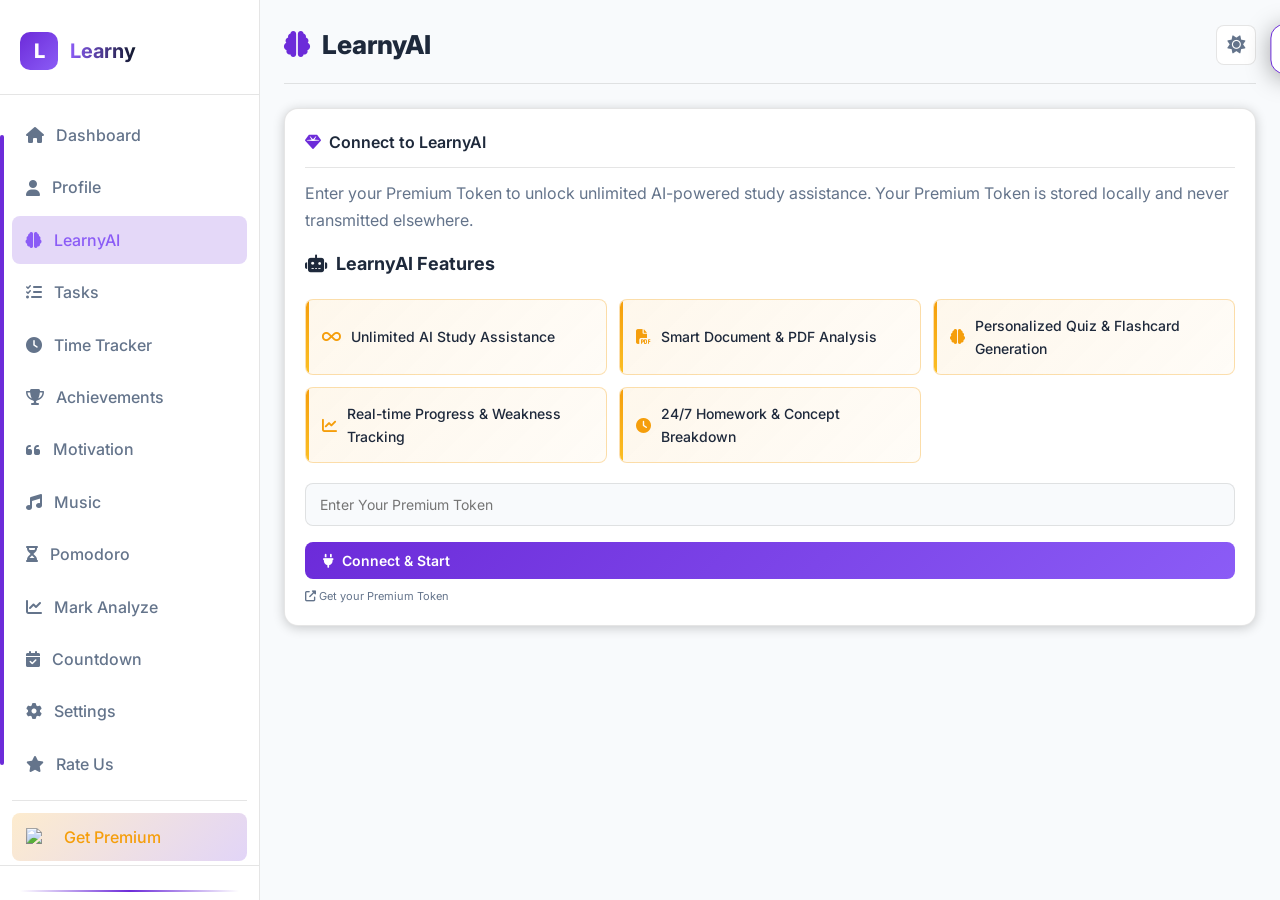
==== commit 446d30f7: "Update bot.html" ====
--- a/bot.html
+++ b/bot.html
@@ -263,12 +263,12 @@
             <!-- API Key Setup -->
             <div id="api-setup" class="card mb-3">
                 <div class="card-header">
-                    <h2 class="card-title"><i class="fa fa-gem"></i> Connect to AI</h2>
+                    <h2 class="card-title"><i class="fa fa-gem"></i> Connect to LearnyAI</h2>
                 </div>
                 <p style="color: var(--text-muted); margin-bottom: 16px;">
                     Enter your Premium Token to unlock unlimited AI-powered study assistance. Your Premium Token is stored locally and never transmitted elsewhere.
                 </p>
-<h3 class="premium-heading"><i class="fas fa-crown crown"></i> Premium Features</h3>
+<h3 class="premium-heading"><i class="fas fa-robot"></i> LearnyAI Features</h3>
 <ul class="premium-features">
     <li class="premium-feature"><i class="fas fa-infinity"></i> Unlimited AI Study Assistance</li>
     <li class="premium-feature"><i class="fas fa-file-pdf"></i> Smart Document & PDF Analysis</li>
@@ -530,4 +530,4 @@
         });
     </script>
 </body>
-</html>+</html>
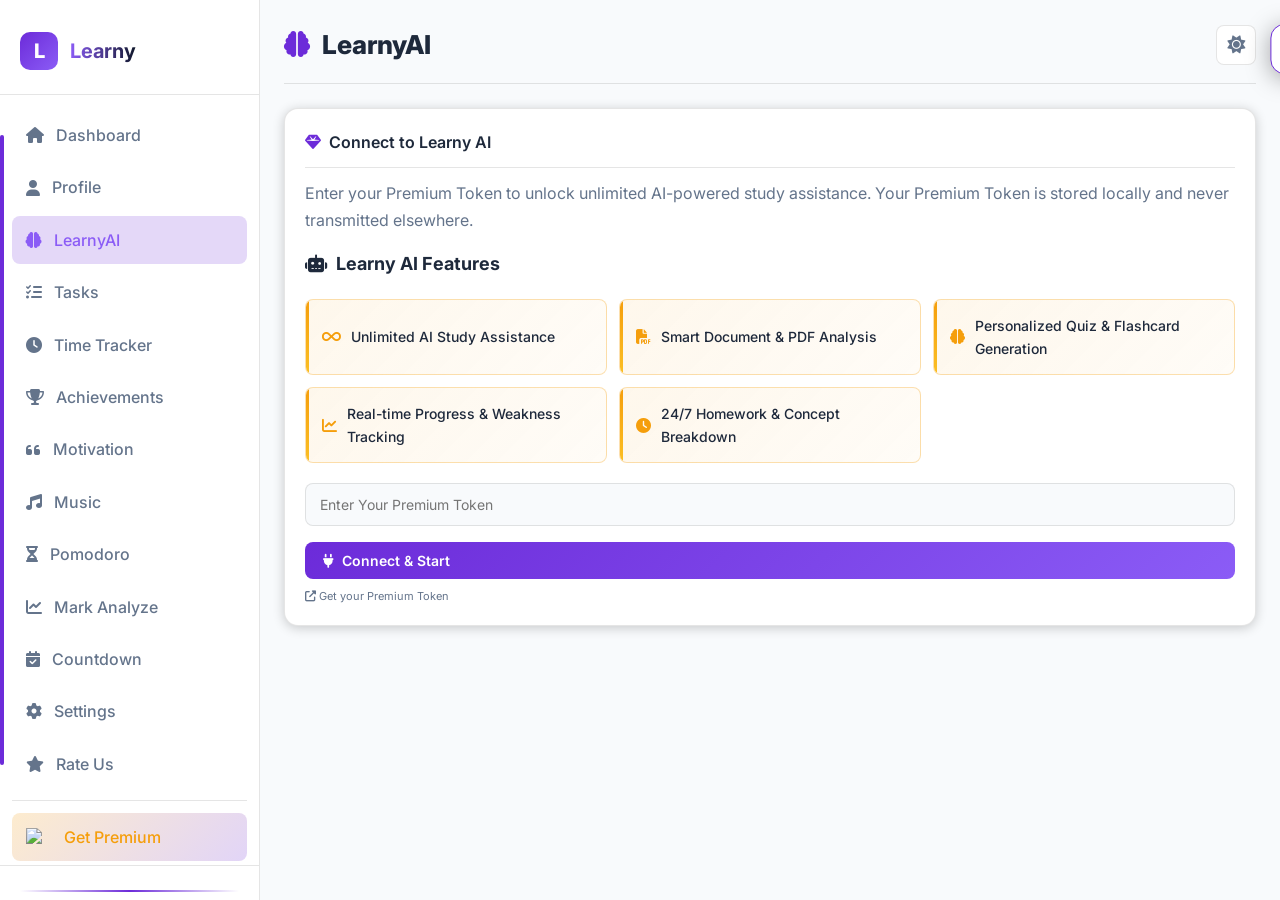
==== commit 6ddfa79c: "Update bot.html" ====
--- a/bot.html
+++ b/bot.html
@@ -263,12 +263,12 @@
             <!-- API Key Setup -->
             <div id="api-setup" class="card mb-3">
                 <div class="card-header">
-                    <h2 class="card-title"><i class="fa fa-gem"></i> Connect to LearnyAI</h2>
+                    <h2 class="card-title"><i class="fa fa-gem"></i> Connect to Learny AI</h2>
                 </div>
                 <p style="color: var(--text-muted); margin-bottom: 16px;">
                     Enter your Premium Token to unlock unlimited AI-powered study assistance. Your Premium Token is stored locally and never transmitted elsewhere.
                 </p>
-<h3 class="premium-heading"><i class="fas fa-robot"></i> LearnyAI Features</h3>
+<h3 class="premium-heading"><i class="fas fa-robot"></i> Learny AI Features</h3>
 <ul class="premium-features">
     <li class="premium-feature"><i class="fas fa-infinity"></i> Unlimited AI Study Assistance</li>
     <li class="premium-feature"><i class="fas fa-file-pdf"></i> Smart Document & PDF Analysis</li>
